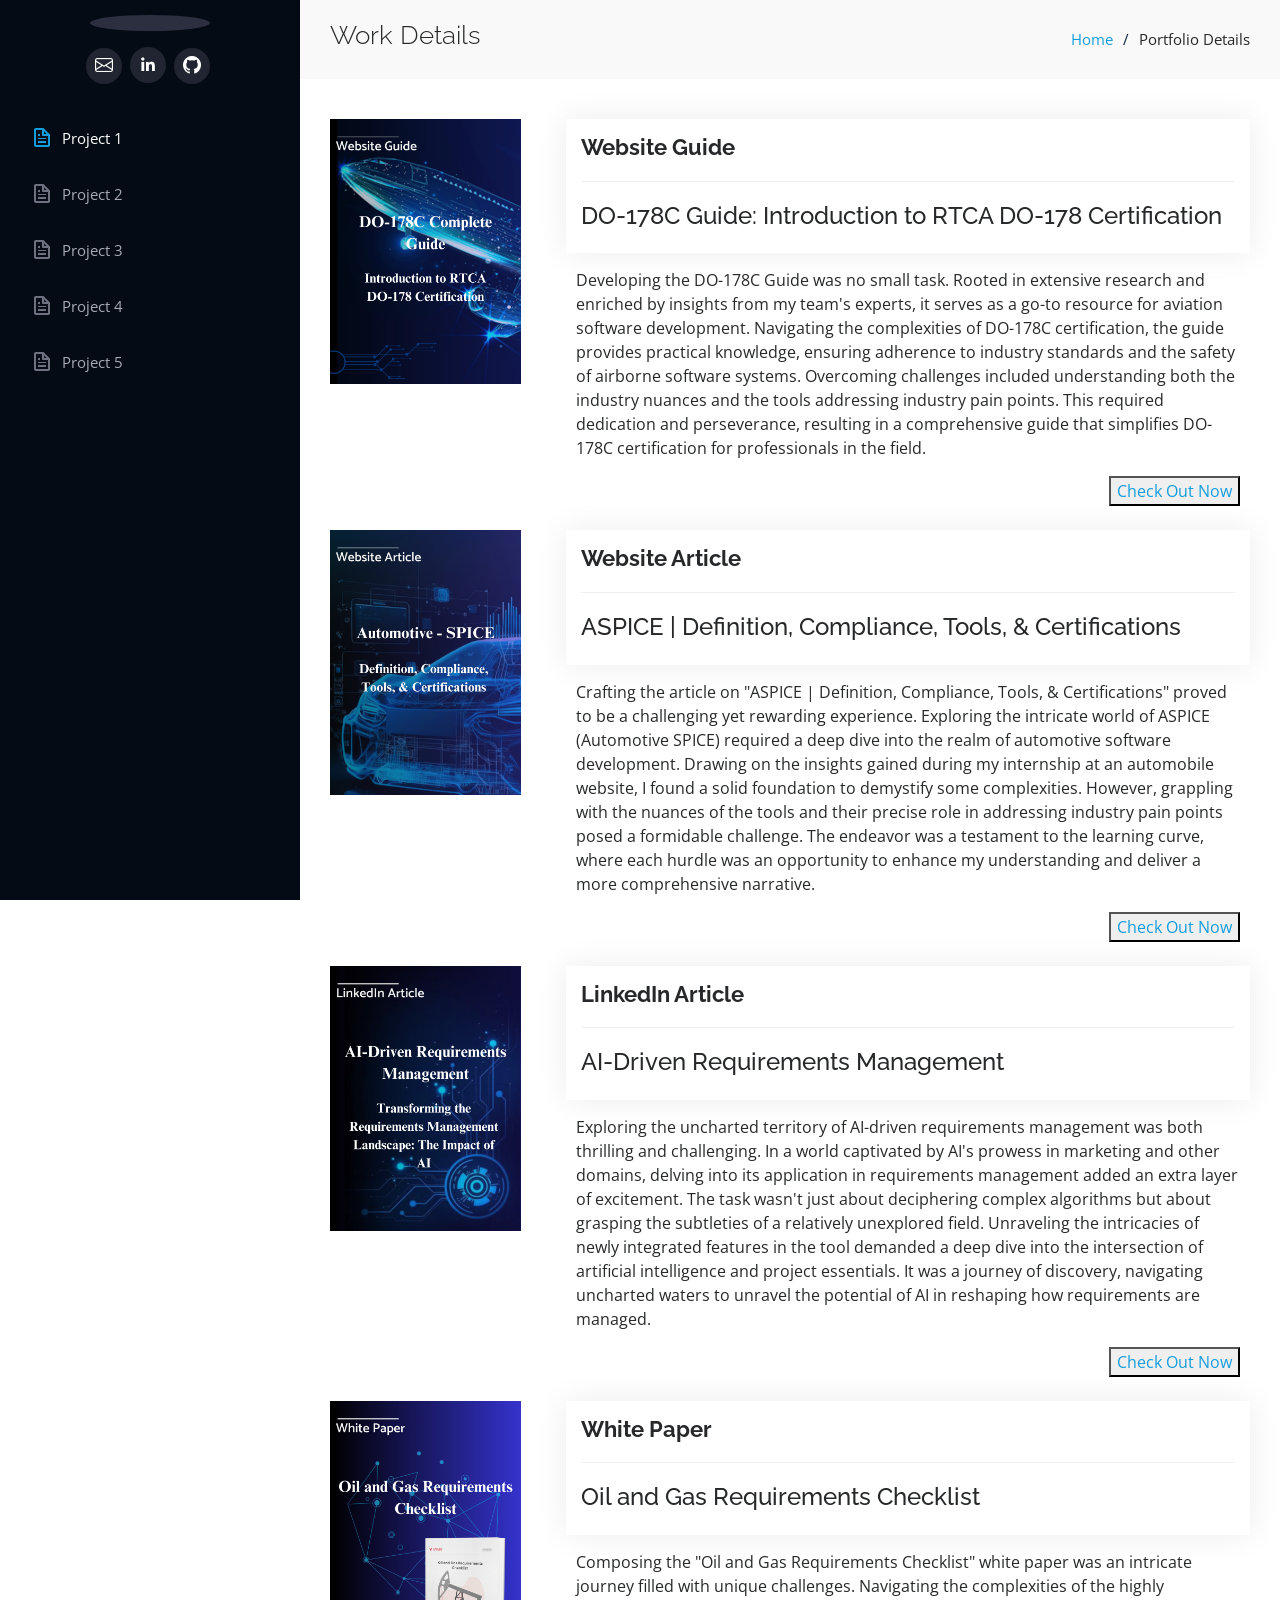
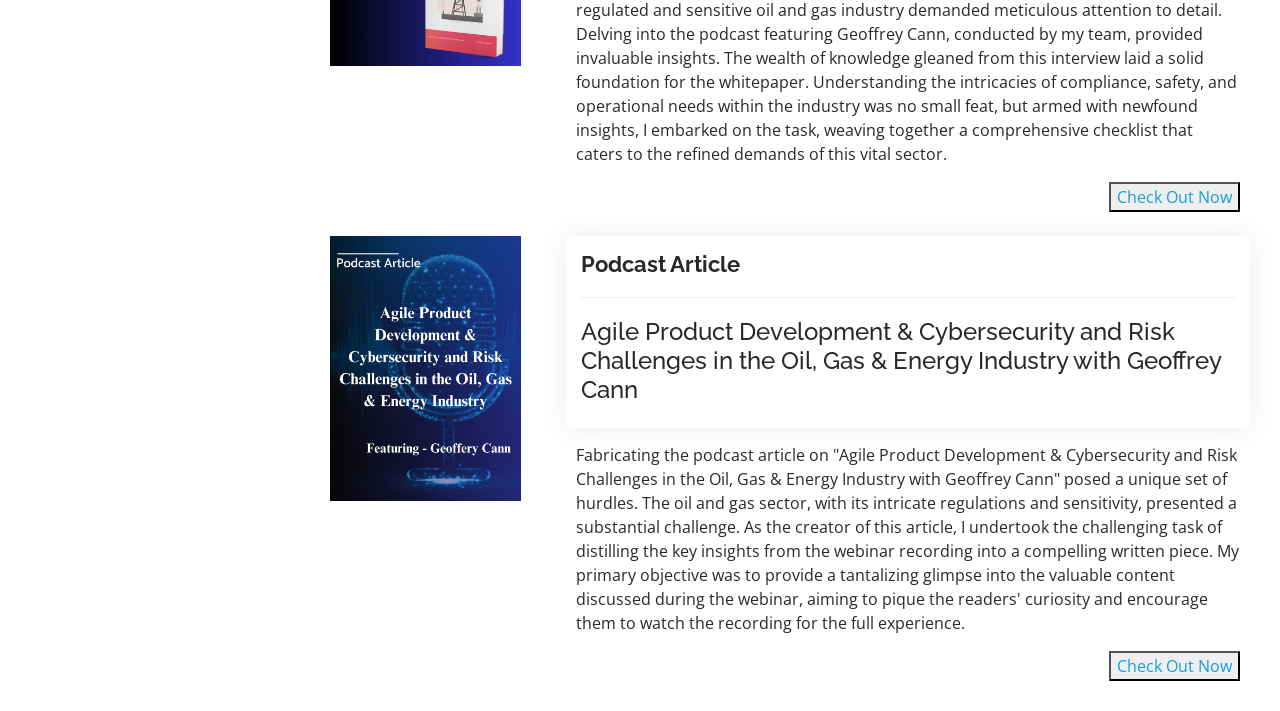
==== portfolio-details.html @ 534de915 "Update portfolio-details.html" ====
<!DOCTYPE html>
<html lang="en">

<head>
  <meta charset="utf-8">
  <meta content="width=device-width, initial-scale=1.0" name="viewport">

  <title>Portfolio</title>
  <meta content="" name="description">
  <meta content="" name="keywords">

  <!-- Favicons -->
  <link href="assets/img/favicon.png" rel="icon">
  <link href="assets/img/apple-touch-icon.png" rel="apple-touch-icon">

  <!-- Google Fonts -->
  <link href="https://fonts.googleapis.com/css?family=Open+Sans:300,300i,400,400i,600,600i,700,700i|Raleway:300,300i,400,400i,500,500i,600,600i,700,700i|Poppins:300,300i,400,400i,500,500i,600,600i,700,700i" rel="stylesheet">

  <!-- Vendor CSS Files -->
  <link href="assets/vendor/aos/aos.css" rel="stylesheet">
  <link href="assets/vendor/bootstrap/css/bootstrap.min.css" rel="stylesheet">
  <link href="assets/vendor/bootstrap-icons/bootstrap-icons.css" rel="stylesheet">
  <link href="assets/vendor/boxicons/css/boxicons.min.css" rel="stylesheet">
  <link href="assets/vendor/glightbox/css/glightbox.min.css" rel="stylesheet">
  <link href="assets/vendor/swiper/swiper-bundle.min.css" rel="stylesheet">

  <!-- Template Main CSS File -->
  <link href="assets/css/style.css" rel="stylesheet">

  <!-- =======================================================
  * Template Name: iPortfolio
  * Updated: Jan 29 2024 with Bootstrap v5.3.2
  * Template URL: https://bootstrapmade.com/iportfolio-bootstrap-portfolio-websites-template/
  * Author: BootstrapMade.com
  * License: https://bootstrapmade.com/license/
  ======================================================== -->
</head>

<body>

  <!-- ======= Mobile nav toggle button ======= -->
  <i class="bi bi-list mobile-nav-toggle d-xl-none"></i>

  <!-- ======= Header ======= -->
  <header id="header">
    <div class="d-flex flex-column">

      <div class="profile">
        <img src="assets-portfolio/My Profile Pic.png" alt="" class="img-fluid rounded-circle">
        <!-- <h1 class="text-light"><a href="index.html">Anushtha Jain</a></h1> -->
        <div class="social-links mt-3 text-center">
          <a href="mailto:anushtha.jain1080@gmail.com" class="email"><i class="bi bi-envelope"></i></a>
          <a href="https://www.linkedin.com/in/anushtha-jain-b7b6b5182/" class="linkedin" target="_blank"><i class="bx bxl-linkedin"></i></a>
          <a href="https://github.com/anushtha-jain" class="linkedin" target="_blank"><i class="bi bi-github"></i></a>
        </div>
      </div>

      <nav id="navbar" class="nav-menu navbar">
        <ul>
          <li><a href="#project1" class="nav-link scrollto active"><i class="bx bx-file"></i> <span>Project 1</span></a></li>
          <li><a href="#project2" class="nav-link scrollto"><i class="bx bx-file"></i> <span>Project 2</span></a></li>
          <li><a href="#project3" class="nav-link scrollto"><i class="bx bx-file"></i> <span>Project 3</span></a></li>
          <li><a href="#project4" class="nav-link scrollto"><i class="bx bx-file"></i> <span>Project 4</span></a></li>
          <li><a href="#project5" class="nav-link scrollto"><i class="bx bx-file"></i> <span>Project 5</span></a></li>
          <!-- <li><a href="#contact" class="nav-link scrollto"><i class="bx bx-envelope"></i> <span>Contact</span></a></li> -->
        </ul>
      </nav><!-- .nav-menu -->
    </div>
  </header><!-- End Header -->

  <main id="main">

    <!-- ======= Breadcrumbs ======= -->
    <section id="breadcrumbs" class="breadcrumbs">
      <div class="container">

        <div class="d-flex justify-content-between align-items-center">
          <h2>Work Details</h2>
          <ol>
            <li><a href="index.html">Home</a></li>
            <li>Portfolio Details</li>
          </ol>
        </div>

      </div>
    </section><!-- End Breadcrumbs -->

    <!-- ======= Portfolio Details Section ======= -->
    <section id="portfolio-details" class="portfolio-details">
      <div class="container" id="project1">

        <div class="row gy-4">

          <div class="col-lg-3">
            <div class="portfolio-details-slider swiper">
              <div class="swiper-wrapper align-items-center">

                <div>
                  <img src="assets-portfolio/Agile Product Development & Cybersecurity and Risk Challenges in the Oil, Gas & Energy Industry with Geoffrey Cann (8).png" alt="Banner1">
                </div>

              </div>
              <div class="swiper-pagination"></div>
            </div>
          </div>

          <div class="col-lg-9">
            <div class="portfolio-info">
              <h3>Website Guide</h3>
              <h4>DO-178C Guide: Introduction to RTCA DO-178 Certification</h4>
            </div>
            <div class="portfolio-description">
              <p>
                Developing the DO-178C Guide was no small task. Rooted in extensive research and enriched by insights from my team's experts, it serves as a go-to resource for aviation software development. Navigating the complexities of DO-178C certification, the guide provides practical knowledge, ensuring adherence to industry standards and the safety of airborne software systems. Overcoming challenges included understanding both the industry nuances and the tools addressing industry pain points. This required dedication and perseverance, resulting in a comprehensive guide that simplifies DO-178C certification for professionals in the field.
              </p>
              <button class="check-out"> <a href="https://visuresolutions.com/do-178-guide/" target="_blank">Check Out Now</a></button>
            </div>
          </div>

        </div>

      </div>
      <br>
      <div class="container" id="project2">

        <div class="row gy-4">

          <div class="col-lg-3">
            <div class="portfolio-details-slider swiper">
              <div class="swiper-wrapper align-items-center">

                <div>
                  <img src="assets-portfolio/Agile Product Development & Cybersecurity and Risk Challenges in the Oil, Gas & Energy Industry with Geoffrey Cann (7).png" alt="Banner2">
                </div>

              </div>
              <div class="swiper-pagination"></div>
            </div>
          </div>

          <div class="col-lg-9">
            <div class="portfolio-info">
              <h3>Website Article</h3>
              <h4>ASPICE | Definition, Compliance, Tools, & Certifications</h4>
            </div>
            <div class="portfolio-description">
              <p>
                Crafting the article on "ASPICE | Definition, Compliance, Tools, & Certifications" proved to be a challenging yet rewarding experience. Exploring the intricate world of ASPICE (Automotive SPICE) required a deep dive into the realm of automotive software development. Drawing on the insights gained during my internship at an automobile website, I found a solid foundation to demystify some complexities. However, grappling with the nuances of the tools and their precise role in addressing industry pain points posed a formidable challenge. The endeavor was a testament to the learning curve, where each hurdle was an opportunity to enhance my understanding and deliver a more comprehensive narrative.
              </p>
              <button class="check-out"> <a href="assets-portfolio/https://visuresolutions.com/blog/automotive/aspice/" target="_blank">Check Out Now</a></button>
            </div>
          </div>
        </div>
      </div>
      <br>
      <div class="container" id="project3">

        <div class="row gy-4">

          <div class="col-lg-3">
            <div class="portfolio-details-slider swiper">
              <div class="swiper-wrapper align-items-center">

                <div>
                  <img src="assets-portfolio/Agile Product Development & Cybersecurity and Risk Challenges in the Oil, Gas & Energy Industry with Geoffrey Cann (5).png" alt="Banner3">
                </div>

              </div>
              <div class="swiper-pagination"></div>
            </div>
          </div>

          <div class="col-lg-9">
            <div class="portfolio-info">
              <h3>LinkedIn Article</h3>
              <h4>AI-Driven Requirements Management</h4>
            </div>
            <div class="portfolio-description">
              <p>
                Exploring the uncharted territory of AI-driven requirements management was both thrilling and challenging. In a world captivated by AI's prowess in marketing and other domains, delving into its application in requirements management added an extra layer of excitement. The task wasn't just about deciphering complex algorithms but about grasping the subtleties of a relatively unexplored field. Unraveling the intricacies of newly integrated features in the tool demanded a deep dive into the intersection of artificial intelligence and project essentials. It was a journey of discovery, navigating uncharted waters to unravel the potential of AI in reshaping how requirements are managed.
              </p>
              <button class="check-out"> <a href="https://www.linkedin.com/feed/update/urn:li:activity:7077927798157320192/?utm_source=share&utm_medium=member_desktop" target="_blank">Check Out Now</a></button>
            </div>
          </div>
      </div>
    </div>
    <br>
    <div class="container" id="project4">

      <div class="row gy-4">

        <div class="col-lg-3">
          <div class="portfolio-details-slider swiper">
            <div class="swiper-wrapper align-items-center">

              <div>
                <img src="assets-portfolio/Agile Product Development & Cybersecurity and Risk Challenges in the Oil, Gas & Energy Industry with Geoffrey Cann (3).png" alt="Banner4">
              </div>

            </div>
            <div class="swiper-pagination"></div>
          </div>
        </div>

        <div class="col-lg-9">
          <div class="portfolio-info">
            <h3>White Paper</h3>
            <h4>Oil and Gas Requirements Checklist</h4>
          </div>
          <div class="portfolio-description">
            <p>
              Composing the "Oil and Gas Requirements Checklist" white paper was an intricate journey filled with unique challenges. Navigating the complexities of the highly regulated and sensitive oil and gas industry demanded meticulous attention to detail. Delving into the podcast featuring Geoffrey Cann, conducted by my team, provided invaluable insights. The wealth of knowledge gleaned from this interview laid a solid foundation for the whitepaper. Understanding the intricacies of compliance, safety, and operational needs within the industry was no small feat, but armed with newfound insights, I embarked on the task, weaving together a comprehensive checklist that caters to the refined demands of this vital sector.
            </p>
            <button class="check-out"> <a href="https://visuresolutions.com/blog/whitepaper/oil-and-gas-requirements-checklist/" target="_blank">Check Out Now</a></button>
          </div>
        </div>
      </div>
    </div>
    <br>
    <div class="container" id="project5">

      <div class="row gy-4">

        <div class="col-lg-3">
          <div class="portfolio-details-slider swiper">
            <div class="swiper-wrapper align-items-center">

              <div>
                <img src="assets-portfolio/Agile Product Development & Cybersecurity and Risk Challenges in the Oil, Gas & Energy Industry with Geoffrey Cann (6).png" alt="Banner5">
              </div>

            </div>
            <div class="swiper-pagination"></div>
          </div>
        </div>

        <div class="col-lg-9">
          <div class="portfolio-info">
            <h3>Podcast Article</h3>
            <h4>Agile Product Development & Cybersecurity and Risk Challenges in the Oil, Gas & Energy Industry with Geoffrey Cann</h4>
          </div>
          <div class="portfolio-description">
            <p>
              Fabricating the podcast article on "Agile Product Development & Cybersecurity and Risk Challenges in the Oil, Gas & Energy Industry with Geoffrey Cann" posed a unique set of hurdles. The oil and gas sector, with its intricate regulations and sensitivity, presented a substantial challenge. As the creator of this article, I undertook the challenging task of distilling the key insights from the webinar recording into a compelling written piece. My primary objective was to provide a tantalizing glimpse into the valuable content discussed during the webinar, aiming to pique the readers' curiosity and encourage them to watch the recording for the full experience.
            </p>
            <button class="check-out"> <a href="https://visuresolutions.com/podcast/agile-product-development-and-cyberecurity-in-oil-and-gas/" target="_blank">Check Out Now</a></button>
          </div>
        </div>
      </div>
    </div>
    </section><!-- End Portfolio Details Section -->

    <!-- ======= Contact Section ======= -->
    <!-- section id="contact" class="contact section-bg">
      <div class="container">

        <div class="section-title">
          <h2>Contact</h2>
        </div>

        <div class="row" data-aos="fade-in">

          <div class="col-lg-5 d-flex align-items-stretch">
            <div class="info">

              <div class="email">
                <a href = "mailto:anushtha.jain1080@gmail.com"><i class="bi bi-envelope"></i></a>
                <a href = "mailto:anushtha.jain1080@gmail.com"><h4>Email</h4></a>
              </div>

              <br>

              <div class="email">
                <a href = "https://www.linkedin.com/in/anushtha-jain-b7b6b5182/" target="_blank"><i class="bi bi-phone"></i></a>
                <a href = "https://www.linkedin.com/in/anushtha-jain-b7b6b5182/" target="_blank"><h4>LinkedIn</h4></a>
              </div>
            </div>

          </div>

        </div>

      </div>
    </section --><!-- End Contact Section -->

  </main><!-- End #main -->

  <a href="#" class="back-to-top d-flex align-items-center justify-content-center"><i class="bi bi-arrow-up-short"></i></a>

  <!-- Vendor JS Files -->
  <script src="assets/vendor/purecounter/purecounter_vanilla.js"></script>
  <script src="assets/vendor/aos/aos.js"></script>
  <script src="assets/vendor/bootstrap/js/bootstrap.bundle.min.js"></script>
  <script src="assets/vendor/glightbox/js/glightbox.min.js"></script>
  <script src="assets/vendor/isotope-layout/isotope.pkgd.min.js"></script>
  <script src="assets/vendor/swiper/swiper-bundle.min.js"></script>
  <script src="assets/vendor/typed.js/typed.umd.js"></script>
  <script src="assets/vendor/waypoints/noframework.waypoints.js"></script>
  <script src="assets/vendor/php-email-form/validate.js"></script>

  <!-- Template Main JS File -->
  <script src="assets/js/main.js"></script>

</body>

</html>
---- assets/css/style.css ----
/**
* Template Name: iPortfolio
* Updated: Jan 29 2024 with Bootstrap v5.3.2
* Template URL: https://bootstrapmade.com/iportfolio-bootstrap-portfolio-websites-template/
* Author: BootstrapMade.com
* License: https://bootstrapmade.com/license/
*/

/*--------------------------------------------------------------
# General
--------------------------------------------------------------*/
body {
  font-family: "Open Sans", sans-serif;
  color: #272829;
}

a {
  color: #149ddd;
  text-decoration: none;
}

a:hover {
  color: #37b3ed;
  text-decoration: none;
}

h1,
h2,
h3,
h4,
h5,
h6 {
  font-family: "Raleway", sans-serif;
}

/*--------------------------------------------------------------
# Back to top button
--------------------------------------------------------------*/
.back-to-top {
  position: fixed;
  visibility: hidden;
  opacity: 0;
  right: 15px;
  bottom: 15px;
  z-index: 996;
  background: #149ddd;
  width: 40px;
  height: 40px;
  border-radius: 50px;
  transition: all 0.4s;
}

.back-to-top i {
  font-size: 28px;
  color: #fff;
  line-height: 0;
}

.back-to-top:hover {
  background: #2eafec;
  color: #fff;
}

.back-to-top.active {
  visibility: visible;
  opacity: 1;
}

/*--------------------------------------------------------------
# Header
--------------------------------------------------------------*/
#header {
  position: fixed;
  top: 0;
  left: 0;
  bottom: 0;
  width: 300px;
  transition: all ease-in-out 0.5s;
  z-index: 9997;
  transition: all 0.5s;
  padding: 0 15px;
  background: #040b14;
  overflow-y: auto;
}

#header .profile img {
  margin: 15px auto;
  display: block;
  width: 120px;
  border: 8px solid #2c2f3f;
}

#header .profile h1 {
  font-size: 24px;
  margin: 0;
  padding: 0;
  font-weight: 600;
  -moz-text-align-last: center;
  text-align-last: center;
  font-family: "Poppins", sans-serif;
}

#header .profile h1 a,
#header .profile h1 a:hover {
  color: #fff;
  text-decoration: none;
}

#header .profile .social-links a {
  font-size: 18px;
  display: inline-block;
  background: #212431;
  color: #fff;
  line-height: 1;
  padding: 8px 0;
  margin-right: 4px;
  border-radius: 50%;
  text-align: center;
  width: 36px;
  height: 36px;
  transition: 0.3s;
}

#header .profile .social-links a:hover {
  background: #149ddd;
  color: #fff;
  text-decoration: none;
}

#main {
  margin-left: 300px;
}

.container,
.container-fluid {
  padding-left: 30px;
  padding-right: 30px;
}

@media (max-width: 1199px) {
  #header {
    left: -300px;
  }

  #main {
    margin-left: 0;
  }

  .container,
  .container-fluid {
    padding-left: 12px;
    padding-right: 12px;
  }
}

/*--------------------------------------------------------------
# Navigation Menu
--------------------------------------------------------------*/
/* Desktop Navigation */
.nav-menu {
  padding: 30px 0 0 0;
}

.nav-menu * {
  margin: 0;
  padding: 0;
  list-style: none;
}

.nav-menu>ul>li {
  position: relative;
  white-space: nowrap;
}

.nav-menu a,
.nav-menu a:focus {
  display: flex;
  align-items: center;
  color: #a8a9b4;
  padding: 12px 15px;
  margin-bottom: 8px;
  transition: 0.3s;
  font-size: 15px;
}

.nav-menu a i,
.nav-menu a:focus i {
  font-size: 24px;
  padding-right: 8px;
  color: #6f7180;
}

.nav-menu a:hover,
.nav-menu .active,
.nav-menu .active:focus,
.nav-menu li:hover>a {
  text-decoration: none;
  color: #fff;
}

.nav-menu a:hover i,
.nav-menu .active i,
.nav-menu .active:focus i,
.nav-menu li:hover>a i {
  color: #149ddd;
}

/* Mobile Navigation */
.mobile-nav-toggle {
  position: fixed;
  right: 15px;
  top: 15px;
  z-index: 9998;
  border: 0;
  font-size: 24px;
  transition: all 0.4s;
  outline: none !important;
  background-color: #149ddd;
  color: #fff;
  width: 40px;
  height: 40px;
  display: inline-flex;
  align-items: center;
  justify-content: center;
  line-height: 0;
  border-radius: 50px;
  cursor: pointer;
}

.mobile-nav-active {
  overflow: hidden;
}

.mobile-nav-active #header {
  left: 0;
}

/*--------------------------------------------------------------
# Hero Section
--------------------------------------------------------------*/
#hero {
  width: 100%;
  height: 100vh;
  background: url("../../assets-portfolio/cHJpdmF0ZS9sci9pbWFnZXMvd2Vic2l0ZS8yMDIyLTA1LzQwMy1tY2tpbnNleS0yMWEwODkzLWNhcmQuanBn.webp") top center;
  background-size: cover;
}

#hero:before {
  content: "";
  background: rgba(5, 13, 24, 0.3);
  position: absolute;
  bottom: 0;
  top: 0;
  left: 0;
  right: 0;
  z-index: 1;
}

#hero .hero-container {
  position: relative;
  z-index: 2;
  min-width: 300px;
}

#hero h1 {
  margin: 0 0 10px 0;
  font-size: 64px;
  font-weight: 700;
  line-height: 56px;
  color: #fff;
}

#hero p {
  color: #fff;
  margin-bottom: 50px;
  font-size: 26px;
  font-family: "Poppins", sans-serif;
}

#hero p span {
  color: #fff;
  padding-bottom: 4px;
  letter-spacing: 1px;
  border-bottom: 3px solid #149ddd;
}

@media (min-width: 1024px) {
  #hero {
    background-attachment: fixed;
  }
}

@media (max-width: 768px) {
  #hero h1 {
    font-size: 28px;
    line-height: 36px;
  }

  #hero h2 {
    font-size: 18px;
    line-height: 24px;
    margin-bottom: 30px;
  }
}

/*--------------------------------------------------------------
# Sections General
--------------------------------------------------------------*/
section {
  padding: 30px 0;
  overflow: hidden;
}

.section-bg {
  background: #f5f8fd;
}

.section-title {
  padding-bottom: 30px;
}

.section-title h2 {
  font-size: 32px;
  font-weight: bold;
  margin-bottom: 20px;
  padding-bottom: 20px;
  position: relative;
  color: #173b6c;
}

.section-title h2::after {
  content: "";
  position: absolute;
  display: block;
  width: 50px;
  height: 3px;
  background: #149ddd;
  bottom: 0;
  left: 0;
}

.section-title p {
  margin-bottom: 0;
}

/*--------------------------------------------------------------
# About
--------------------------------------------------------------*/
.about .content h3 {
  font-weight: 700;
  font-size: 26px;
  color: #173b6c;
}

.about .content ul {
  list-style: none;
  padding: 0;
}

.about .content ul li {
  margin-bottom: 20px;
  display: flex;
  align-items: center;
}

.about .content ul strong {
  margin-right: 10px;
}

.about .content ul i {
  font-size: 16px;
  margin-right: 5px;
  color: #149ddd;
  line-height: 0;
}

.about .content p:last-child {
  margin-bottom: 0;
}

/*--------------------------------------------------------------
# Facts
--------------------------------------------------------------*/
.facts {
  padding-bottom: 30px;
}

.facts .count-box {
  padding: 30px;
  width: 100%;
}

.facts .count-box i {
  display: block;
  font-size: 44px;
  color: #149ddd;
  float: left;
  line-height: 0;
}

.facts .count-box span {
  font-size: 48px;
  line-height: 40px;
  display: block;
  font-weight: 700;
  color: #050d18;
  margin-left: 60px;
}

.facts .count-box p {
  padding: 15px 0 0 0;
  margin: 0 0 0 60px;
  font-family: "Raleway", sans-serif;
  font-size: 14px;
  color: #122f57;
}

.facts .count-box a {
  font-weight: 600;
  display: block;
  margin-top: 20px;
  color: #122f57;
  font-size: 15px;
  font-family: "Poppins", sans-serif;
  transition: ease-in-out 0.3s;
}

.facts .count-box a:hover {
  color: #1f5297;
}

/*--------------------------------------------------------------
# Skills
--------------------------------------------------------------*/
.skills .progress {
  height: 60px;
  display: block;
  background: none;
  border-radius: 0;
}

.skills .progress .skill {
  padding: 0;
  margin: 0 0 6px 0;
  text-transform: uppercase;
  display: block;
  font-weight: 600;
  font-family: "Poppins", sans-serif;
  color: #050d18;
}

.skills .progress .skill .val {
  float: right;
  font-style: normal;
}

.skills .progress-bar-wrap {
  background: #dce8f8;
  height: 10px;
}

.skills .progress-bar {
  width: 1px;
  height: 10px;
  transition: 0.9s;
  background-color: #149ddd;
}

/*--------------------------------------------------------------
# Tool Suite
--------------------------------------------------------------*/
.skills .progress {
  height: 60px;
  display: block;
  background: none;
  border-radius: 0;
}

.skills .progress .skill {
  padding: 0;
  margin: 0 0 6px 0;
  text-transform: uppercase;
  display: block;
  font-weight: 600;
  font-family: "Poppins", sans-serif;
  color: #050d18;
}

.skills .progress .skill .val {
  float: right;
  font-style: normal;
}

.skills .progress-bar-wrap {
  background: #dce8f8;
  height: 10px;
}

.skills .progress-bar {
  width: 1px;
  height: 10px;
  transition: 0.9s;
  background-color: #149ddd;
}

/*--------------------------------------------------------------
# Resume
--------------------------------------------------------------*/
.resume .resume-title {
  font-size: 26px;
  font-weight: 700;
  margin-top: 20px;
  margin-bottom: 20px;
  color: #050d18;
}

.resume .resume-item {
  padding: 0 0 20px 20px;
  margin-top: -2px;
  border-left: 2px solid #1f5297;
  position: relative;
}

.resume .resume-item h4 {
  line-height: 18px;
  font-size: 18px;
  font-weight: 600;
  text-transform: uppercase;
  font-family: "Poppins", sans-serif;
  color: #050d18;
  margin-bottom: 10px;
}

.resume .resume-item h5 {
  font-size: 16px;
  background: #e4edf9;
  padding: 5px 15px;
  display: inline-block;
  font-weight: 600;
  margin-bottom: 10px;
}

.resume .resume-item ul {
  padding-left: 20px;
}

.resume .resume-item ul li {
  padding-bottom: 10px;
}

.resume .resume-item:last-child {
  padding-bottom: 0;
}

.resume .resume-item::before {
  content: "";
  position: absolute;
  width: 16px;
  height: 16px;
  border-radius: 50px;
  left: -9px;
  top: 0;
  background: #fff;
  border: 2px solid #1f5297;
}

/*--------------------------------------------------------------
# Portfolio
--------------------------------------------------------------*/
.portfolio .portfolio-item {
  margin-bottom: 30px;
}

.portfolio #portfolio-flters {
  padding: 0;
  margin: 0 auto 35px auto;
  list-style: none;
  text-align: center;
  background: #fff;
  border-radius: 50px;
  padding: 2px 15px;
}

.portfolio #portfolio-flters li {
  cursor: pointer;
  display: inline-block;
  padding: 10px 15px 8px 15px;
  font-size: 14px;
  font-weight: 600;
  line-height: 1;
  text-transform: uppercase;
  color: #272829;
  margin-bottom: 5px;
  transition: all 0.3s ease-in-out;
}

.portfolio #portfolio-flters li:hover,
.portfolio #portfolio-flters li.filter-active {
  color: #149ddd;
}

.portfolio #portfolio-flters li:last-child {
  margin-right: 0;
}

.portfolio .portfolio-wrap {
  transition: 0.3s;
  position: relative;
  overflow: hidden;
  z-index: 1;
}

.portfolio .portfolio-wrap::before {
  content: "";
  background: rgba(255, 255, 255, 0.5);
  position: absolute;
  left: 0;
  right: 0;
  top: 0;
  bottom: 0;
  transition: all ease-in-out 0.3s;
  z-index: 2;
  opacity: 0;
}

.portfolio .portfolio-wrap .portfolio-links {
  opacity: 1;
  left: 0;
  right: 0;
  bottom: -60px;
  z-index: 3;
  position: absolute;
  transition: all ease-in-out 0.3s;
  display: flex;
  justify-content: center;
}

.portfolio .portfolio-wrap .portfolio-links a {
  color: #fff;
  font-size: 28px;
  text-align: center;
  background: rgba(20, 157, 221, 0.75);
  transition: 0.3s;
  width: 50%;
}

.portfolio .portfolio-wrap .portfolio-links a:hover {
  background: rgba(20, 157, 221, 0.95);
}

.portfolio .portfolio-wrap .portfolio-links a+a {
  border-left: 1px solid #37b3ed;
}

.portfolio .portfolio-wrap:hover::before {
  top: 0;
  left: 0;
  right: 0;
  bottom: 0;
  opacity: 1;
}

.portfolio .portfolio-wrap:hover .portfolio-links {
  opacity: 1;
  bottom: 0;
}

/*--------------------------------------------------------------
# Portfolio Details
--------------------------------------------------------------*/
.portfolio-details {
  padding-top: 40px;
}

.portfolio-details .portfolio-details-slider img {
  width: 90%;
}

.portfolio-details .portfolio-details-slider .swiper-pagination {
  margin-top: 20px;
  position: relative;
}

.portfolio-details .portfolio-details-slider .swiper-pagination .swiper-pagination-bullet {
  width: 12px;
  height: 12px;
  background-color: #fff;
  opacity: 1;
  border: 1px solid #149ddd;
}

.portfolio-details .portfolio-details-slider .swiper-pagination .swiper-pagination-bullet-active {
  background-color: #149ddd;
}

.portfolio-details .portfolio-info {
  padding: 15px;
  box-shadow: 0px 0 30px rgba(5, 13, 24, 0.08);
}

.portfolio-details .portfolio-info h3 {
  font-size: 22px;
  font-weight: 700;
  margin-bottom: 20px;
  padding-bottom: 20px;
  border-bottom: 1px solid #eee;
}

.portfolio-details .portfolio-info ul {
  list-style: none;
  padding: 0;
  font-size: 15px;
}

.portfolio-details .portfolio-info ul li+li {
  margin-top: 10px;
}

.portfolio-details .portfolio-description {
  /* padding-top: 30px; */
  padding: 15px 10px 0 10px;
}

.portfolio-details .portfolio-description h2 {
  font-size: 26px;
  font-weight: 700;
  margin-bottom: 20px;
}

.portfolio-details .portfolio-description p {
  padding: 0;
}

/*--------------------------------------------------------------
# Services
--------------------------------------------------------------*/
.services .icon-box {
  margin-bottom: 20px;
}

.services .icon {
  float: left;
  display: flex;
  align-items: center;
  justify-content: center;
  width: 54px;
  height: 54px;
  background: #149ddd;
  border-radius: 50%;
  transition: 0.5s;
  border: 1px solid #149ddd;
}

.services .icon i {
  color: #fff;
  font-size: 24px;
  line-height: 0;
}

.services .icon-box:hover .icon {
  background: #fff;
}

.services .icon-box:hover .icon i {
  color: #149ddd;
}

.services .title {
  margin-left: 80px;
  font-weight: 700;
  margin-bottom: 15px;
  font-size: 18px;
}

.services .title a {
  color: #343a40;
}

.services .title a:hover {
  color: #149ddd;
}

.services .description {
  margin-left: 80px;
  line-height: 24px;
  font-size: 14px;
}

/*--------------------------------------------------------------
# Testimonials
--------------------------------------------------------------*/
.testimonials .testimonials-carousel,
.testimonials .testimonials-slider {
  overflow: hidden;
}

.testimonials .testimonial-item {
  box-sizing: content-box;
  text-align: center;
  min-height: 320px;
}

.testimonials .testimonial-item .testimonial-img {
  width: 90px;
  border-radius: 50%;
  margin: 0 auto;
}

.testimonials .testimonial-item h3 {
  font-size: 18px;
  font-weight: bold;
  margin: 10px 0 5px 0;
  color: #111;
}

.testimonials .testimonial-item h4 {
  font-size: 14px;
  color: #999;
  margin: 0;
}

.testimonials .testimonial-item .quote-icon-left,
.testimonials .testimonial-item .quote-icon-right {
  color: #c3e8fa;
  font-size: 26px;
}

.testimonials .testimonial-item .quote-icon-left {
  display: inline-block;
  left: -5px;
  position: relative;
}

.testimonials .testimonial-item .quote-icon-right {
  display: inline-block;
  right: -5px;
  position: relative;
  top: 10px;
}

.testimonials .testimonial-item p {
  font-style: italic;
  margin: 0 15px 15px 15px;
  padding: 20px;
  background: #fff;
  position: relative;
  margin-bottom: 35px;
  border-radius: 6px;
  box-shadow: 0px 2px 15px rgba(0, 0, 0, 0.1);
}

.testimonials .testimonial-item p::after {
  content: "";
  width: 0;
  height: 0;
  border-top: 20px solid #fff;
  border-right: 20px solid transparent;
  border-left: 20px solid transparent;
  position: absolute;
  bottom: -20px;
  left: calc(50% - 20px);
}

.testimonials .swiper-pagination {
  margin-top: 20px;
  position: relative;
}

.testimonials .swiper-pagination .swiper-pagination-bullet {
  width: 12px;
  height: 12px;
  background-color: #fff;
  opacity: 1;
  border: 1px solid #149ddd;
}

.testimonials .swiper-pagination .swiper-pagination-bullet-active {
  background-color: #149ddd;
}

/*--------------------------------------------------------------
# Contact
--------------------------------------------------------------*/
.contact {
  padding-bottom: 130px;
}

.contact .info {
  padding: 30px;
  background: #fff;
  width: 100%;
  box-shadow: 0 0 24px 0 rgba(0, 0, 0, 0.12);
}

.contact .info i {
  font-size: 20px;
  color: #149ddd;
  float: left;
  width: 44px;
  height: 44px;
  background: #dff3fc;
  display: flex;
  justify-content: center;
  align-items: center;
  border-radius: 50px;
  transition: all 0.3s ease-in-out;
}

.contact .info h4 {
  padding: 0 0 0 60px;
  font-size: 22px;
  font-weight: 600;
  margin-bottom: 5px;
  color: #050d18;
}

.contact .info p {
  padding: 0 0 10px 60px;
  margin-bottom: 20px;
  font-size: 14px;
  color: #173b6c;
}

.contact .info .email p {
  padding-top: 5px;
}

.contact .info .social-links {
  padding-left: 60px;
}

.contact .info .social-links a {
  font-size: 18px;
  display: inline-block;
  background: #333;
  color: #fff;
  line-height: 1;
  padding: 8px 0;
  border-radius: 50%;
  text-align: center;
  width: 36px;
  height: 36px;
  transition: 0.3s;
  margin-right: 10px;
}

.contact .info .social-links a:hover {
  background: #149ddd;
  color: #fff;
}

.contact .info .email:hover i,
.contact .info .address:hover i,
.contact .info .phone:hover i {
  background: #149ddd;
  color: #fff;
}

.contact .php-email-form {
  width: 100%;
  padding: 30px;
  background: #fff;
  box-shadow: 0 0 24px 0 rgba(0, 0, 0, 0.12);
}

.contact .php-email-form .form-group {
  padding-bottom: 8px;
}

.contact .php-email-form .validate {
  display: none;
  color: red;
  margin: 0 0 15px 0;
  font-weight: 400;
  font-size: 13px;
}

.contact .php-email-form .error-message {
  display: none;
  color: #fff;
  background: #ed3c0d;
  text-align: left;
  padding: 15px;
  font-weight: 600;
}

.contact .php-email-form .error-message br+br {
  margin-top: 25px;
}

.contact .php-email-form .sent-message {
  display: none;
  color: #fff;
  background: #18d26e;
  text-align: center;
  padding: 15px;
  font-weight: 600;
}

.contact .php-email-form .loading {
  display: none;
  background: #fff;
  text-align: center;
  padding: 15px;
}

.contact .php-email-form .loading:before {
  content: "";
  display: inline-block;
  border-radius: 50%;
  width: 24px;
  height: 24px;
  margin: 0 10px -6px 0;
  border: 3px solid #18d26e;
  border-top-color: #eee;
  animation: animate-loading 1s linear infinite;
}

.contact .php-email-form .form-group {
  margin-bottom: 15px;
}

.contact .php-email-form label {
  padding-bottom: 8px;
}

.contact .php-email-form input,
.contact .php-email-form textarea {
  border-radius: 0;
  box-shadow: none;
  font-size: 14px;
}

.contact .php-email-form input {
  height: 44px;
}

.contact .php-email-form textarea {
  padding: 10px 15px;
}

.contact .php-email-form button[type=submit] {
  background: #149ddd;
  border: 0;
  padding: 10px 24px;
  color: #fff;
  transition: 0.4s;
  border-radius: 4px;
}

.contact .php-email-form button[type=submit]:hover {
  background: #37b3ed;
}

@keyframes animate-loading {
  0% {
    transform: rotate(0deg);
  }

  100% {
    transform: rotate(360deg);
  }
}

/*--------------------------------------------------------------
# Breadcrumbs
--------------------------------------------------------------*/
.breadcrumbs {
  padding: 20px 0;
  background: #f9f9f9;
}

.breadcrumbs h2 {
  font-size: 26px;
  font-weight: 300;
}

.breadcrumbs ol {
  display: flex;
  flex-wrap: wrap;
  list-style: none;
  padding: 0;
  margin: 0;
  font-size: 15px;
}

.breadcrumbs ol li+li {
  padding-left: 10px;
}

.breadcrumbs ol li+li::before {
  display: inline-block;
  padding-right: 10px;
  color: #0e2442;
  content: "/";
}

@media (max-width: 768px) {
  .breadcrumbs .d-flex {
    display: block !important;
  }

  .breadcrumbs ol {
    display: block;
  }

  .breadcrumbs ol li {
    display: inline-block;
  }
}

/*--------------------------------------------------------------
# Footer
--------------------------------------------------------------*/
#footer {
  padding: 15px;
  color: #f4f6fd;
  font-size: 14px;
  position: fixed;
  left: 0;
  bottom: 0;
  width: 300px;
  z-index: 9999;
  background: #040b14;
}

#footer .copyright {
  text-align: center;
}

#footer .credits {
  padding-top: 5px;
  text-align: center;
  font-size: 13px;
  color: #eaebf0;
}

@media (max-width: 1199px) {
  #footer {
    position: static;
    width: auto;
    padding-right: 20px 15px;
  }
}

.custom-list {
  display: inline-block;
  width: 49%;
  vertical-align: top;
}

button.check-out {
  float: right;
}
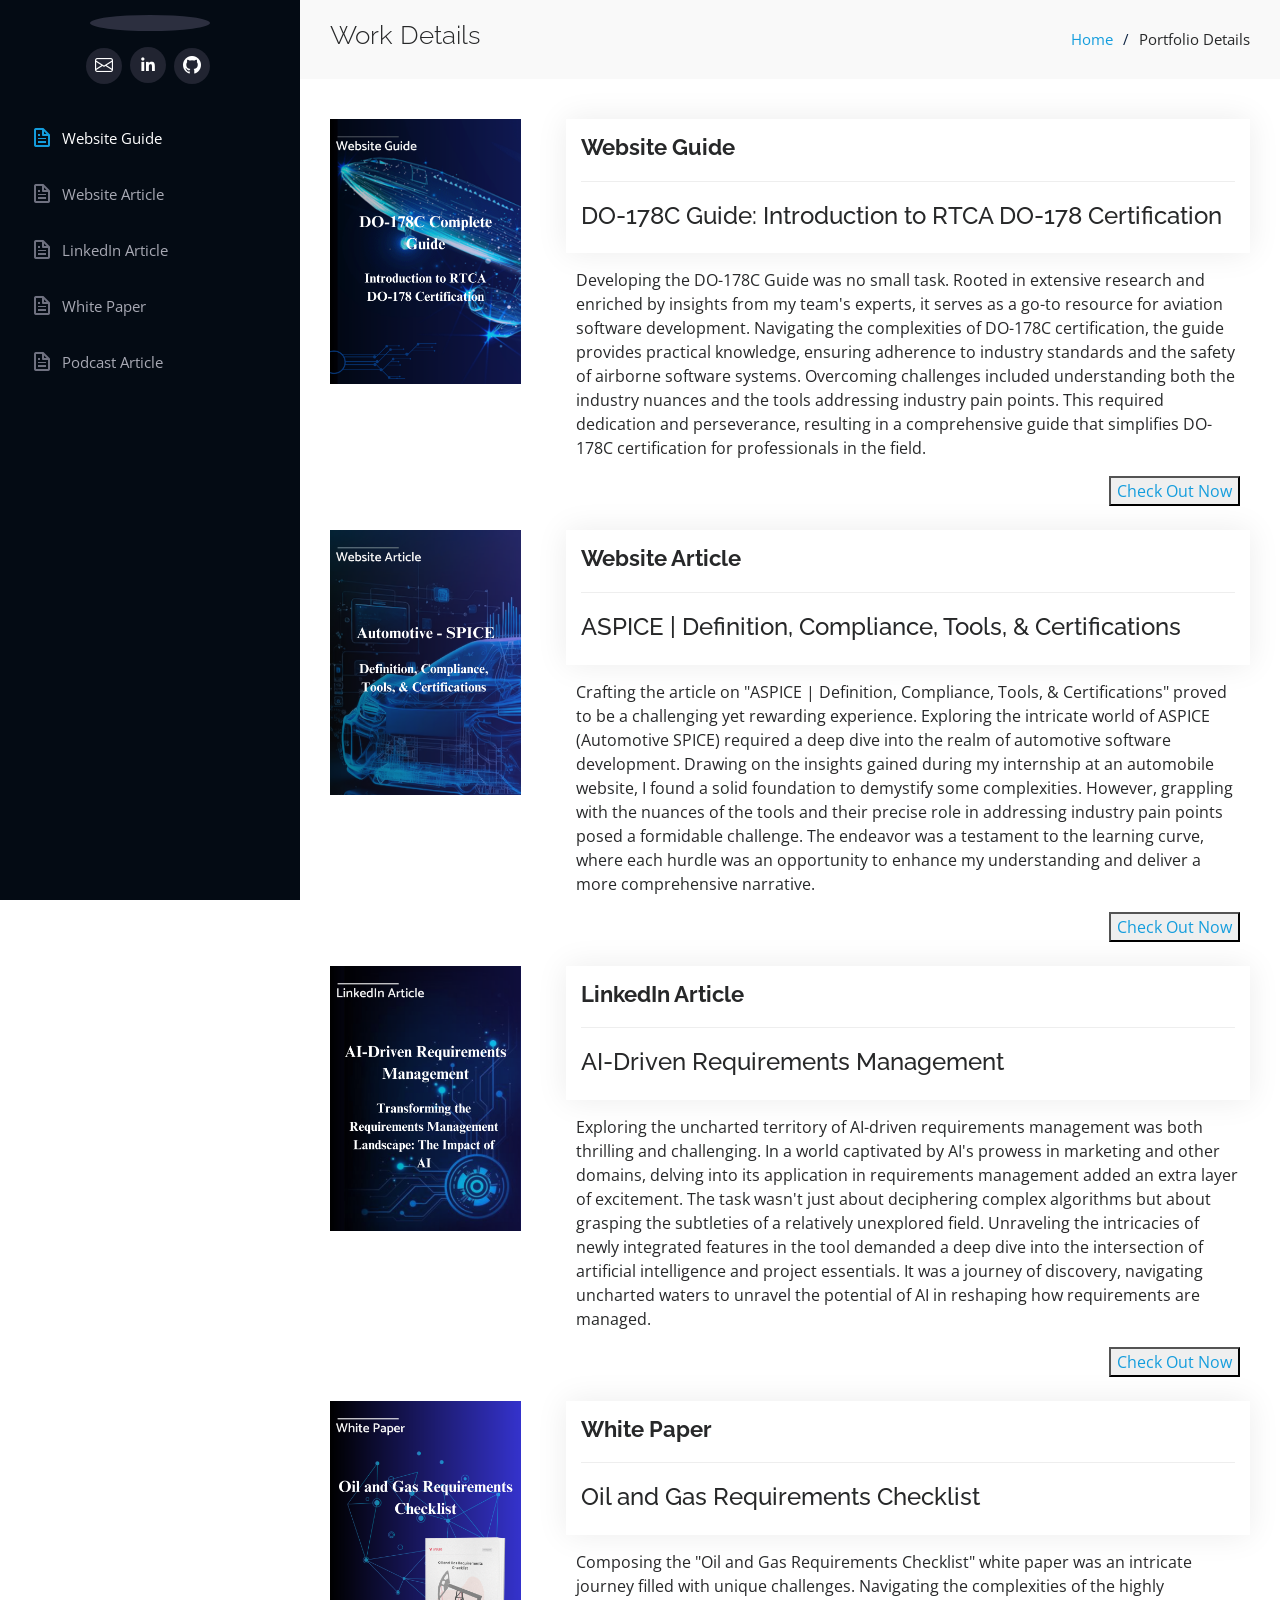
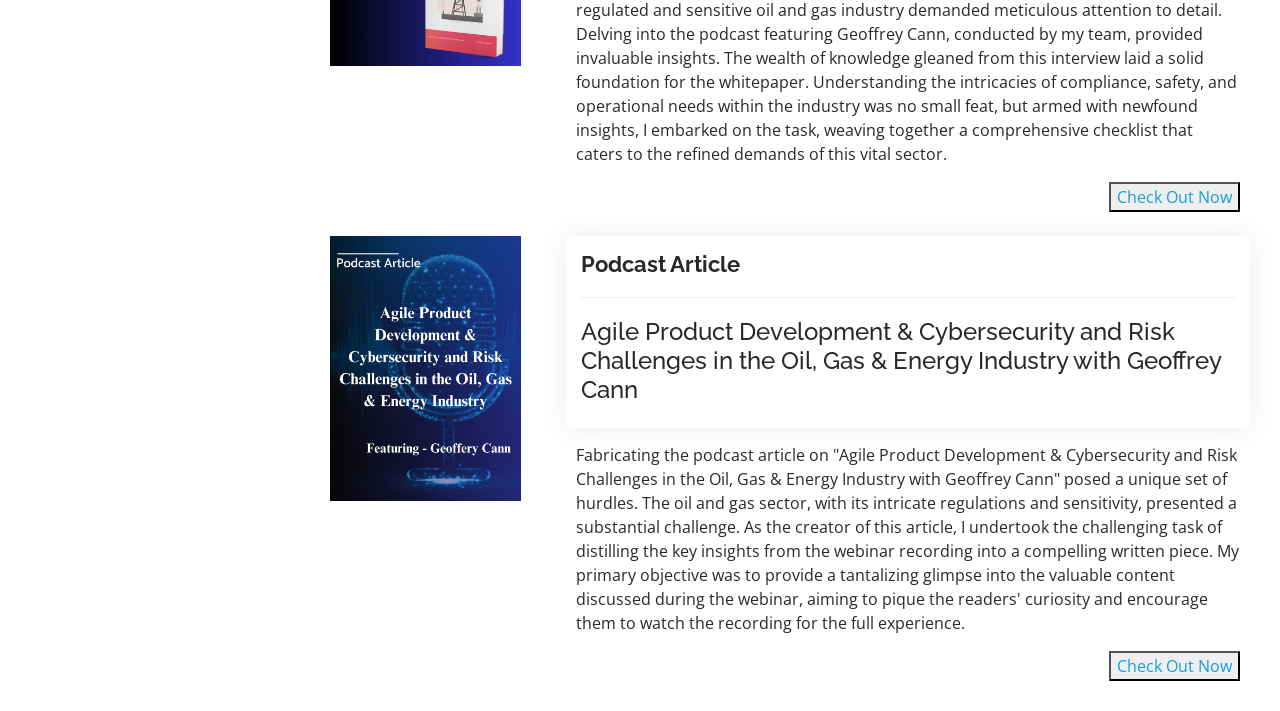
==== commit 2d6ab156: "Project details" ====
--- a/portfolio-details.html
+++ b/portfolio-details.html
@@ -57,11 +57,11 @@
 
       <nav id="navbar" class="nav-menu navbar">
         <ul>
-          <li><a href="#project1" class="nav-link scrollto active"><i class="bx bx-file"></i> <span>Project 1</span></a></li>
-          <li><a href="#project2" class="nav-link scrollto"><i class="bx bx-file"></i> <span>Project 2</span></a></li>
-          <li><a href="#project3" class="nav-link scrollto"><i class="bx bx-file"></i> <span>Project 3</span></a></li>
-          <li><a href="#project4" class="nav-link scrollto"><i class="bx bx-file"></i> <span>Project 4</span></a></li>
-          <li><a href="#project5" class="nav-link scrollto"><i class="bx bx-file"></i> <span>Project 5</span></a></li>
+          <li><a href="#project1" class="nav-link scrollto active"><i class="bx bx-file"></i> <span>Website Guide</span></a></li>
+          <li><a href="#project2" class="nav-link scrollto"><i class="bx bx-file"></i> <span>Website Article</span></a></li>
+          <li><a href="#project3" class="nav-link scrollto"><i class="bx bx-file"></i> <span>LinkedIn Article</span></a></li>
+          <li><a href="#project4" class="nav-link scrollto"><i class="bx bx-file"></i> <span>White Paper</span></a></li>
+          <li><a href="#project5" class="nav-link scrollto"><i class="bx bx-file"></i> <span>Podcast Article</span></a></li>
           <!-- <li><a href="#contact" class="nav-link scrollto"><i class="bx bx-envelope"></i> <span>Contact</span></a></li> -->
         </ul>
       </nav><!-- .nav-menu -->
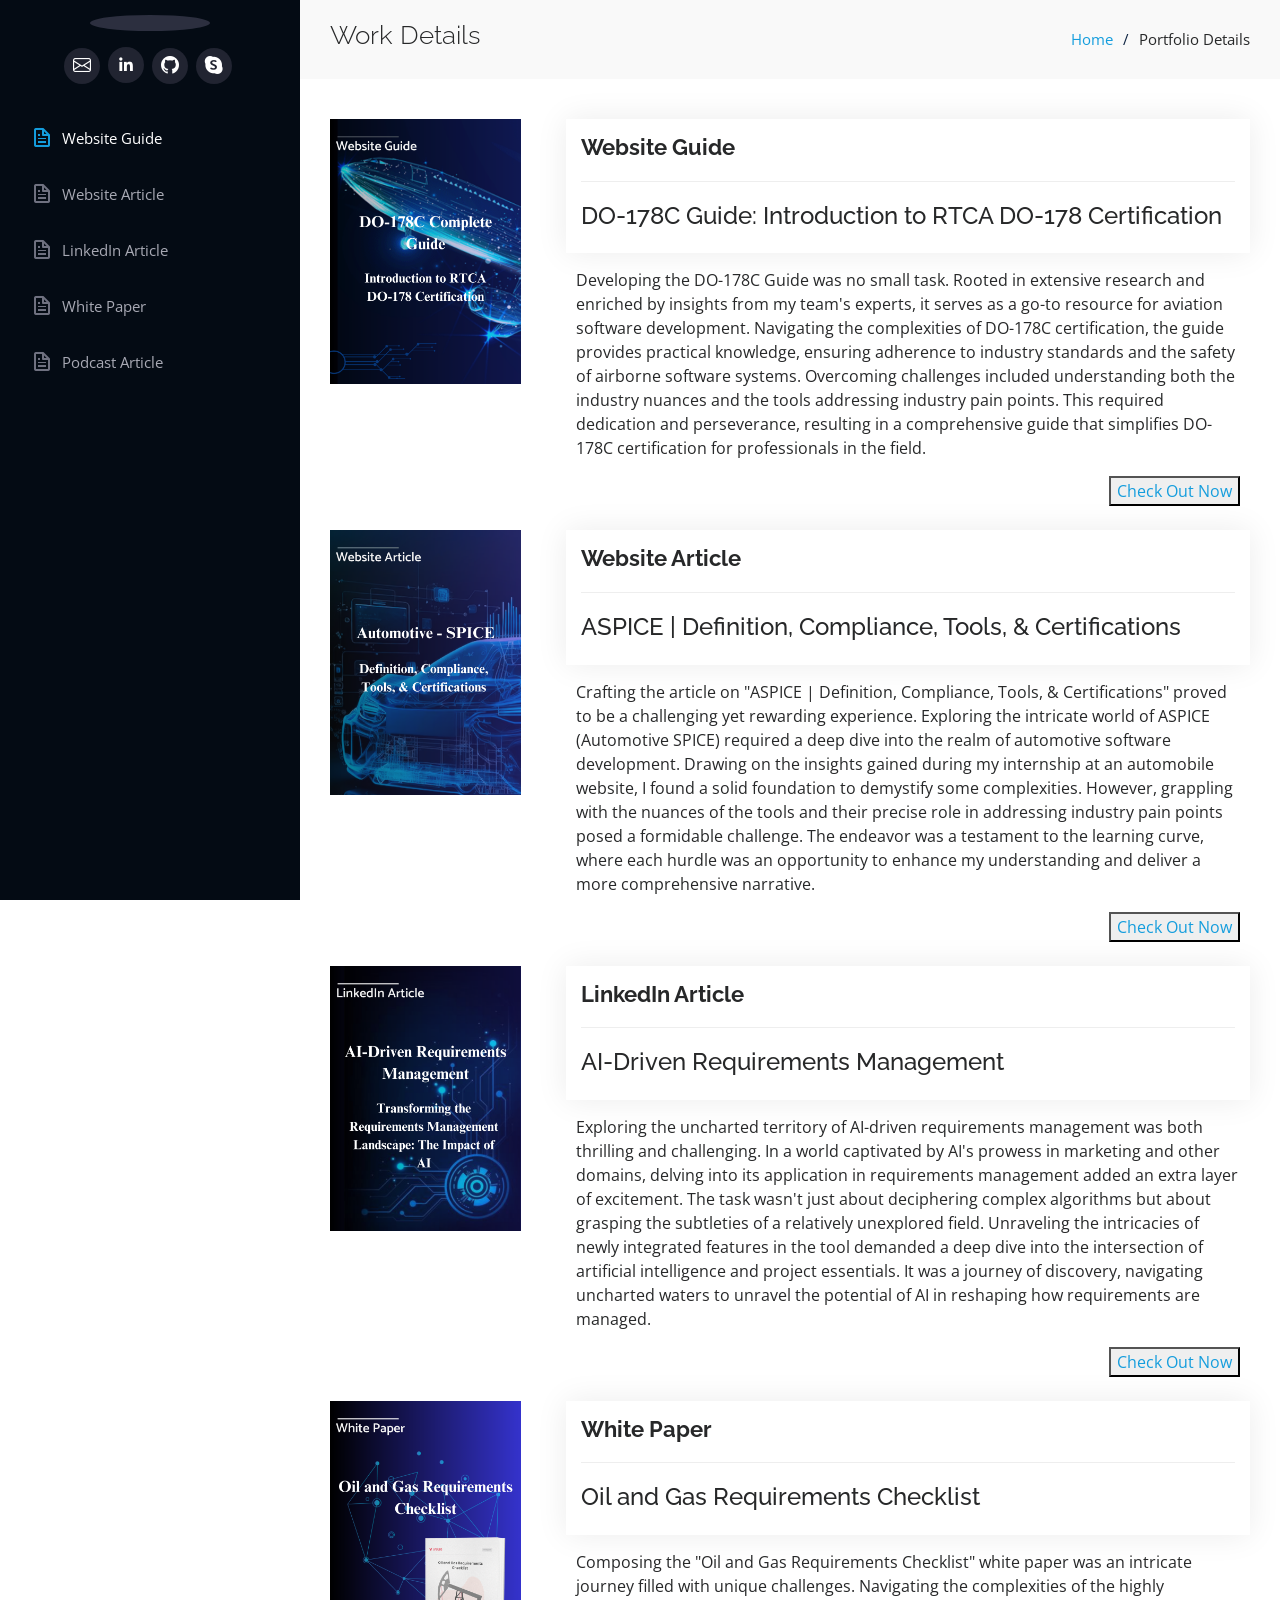
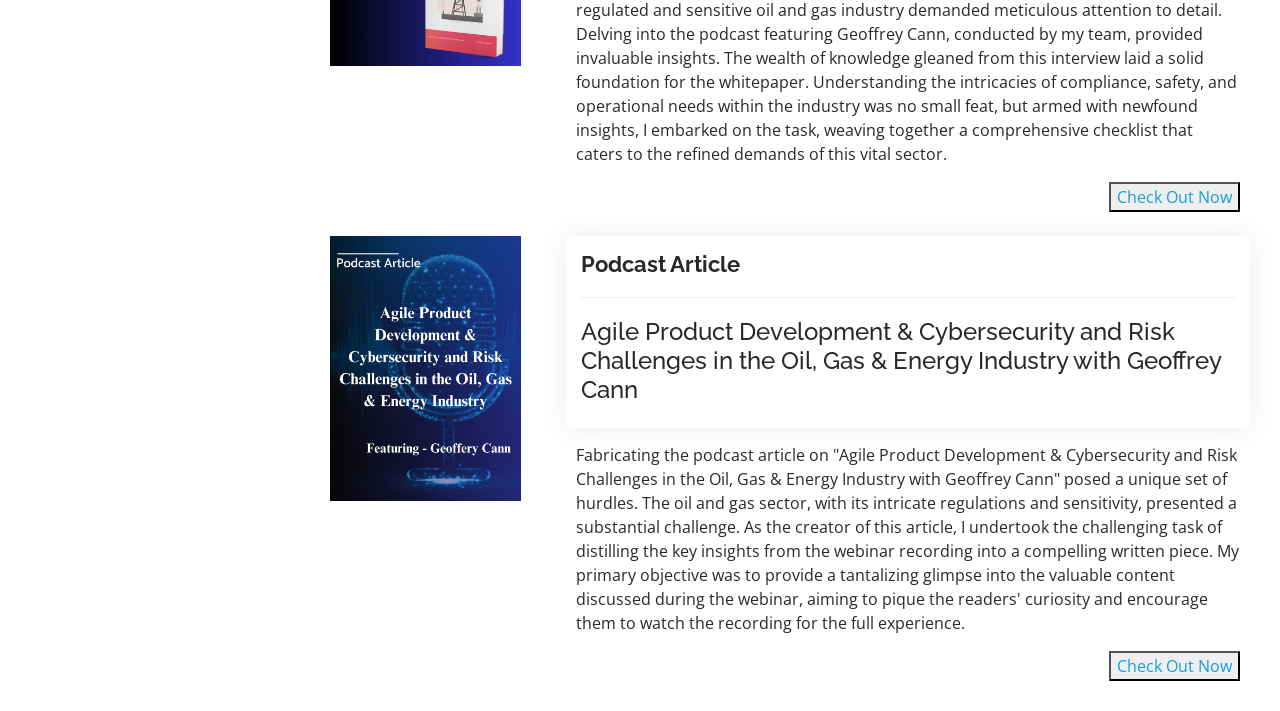
==== commit 725cd8a8: "Added skype" ====
--- a/portfolio-details.html
+++ b/portfolio-details.html
@@ -52,6 +52,7 @@
           <a href="mailto:anushtha.jain1080@gmail.com" class="email"><i class="bi bi-envelope"></i></a>
           <a href="https://www.linkedin.com/in/anushtha-jain-b7b6b5182/" class="linkedin" target="_blank"><i class="bx bxl-linkedin"></i></a>
           <a href="https://github.com/anushtha-jain" class="linkedin" target="_blank"><i class="bi bi-github"></i></a>
+          <a href="#" class="linkedin" target="_blank"><i class="bi bi-skype"></i></a>
         </div>
       </div>
 
--- a/assets/css/style.css
+++ b/assets/css/style.css
@@ -568,7 +568,8 @@
 # Portfolio
 --------------------------------------------------------------*/
 .portfolio .portfolio-item {
-  margin-bottom: 30px;
+  margin: auto;
+  margin-bottom: 20px;
 }
 
 .portfolio #portfolio-flters {
@@ -610,7 +611,7 @@
   z-index: 1;
 }
 
-.portfolio .portfolio-wrap::before {
+/* .portfolio .portfolio-wrap::before {
   content: "";
   background: rgba(255, 255, 255, 0.5);
   position: absolute;
@@ -621,7 +622,7 @@
   transition: all ease-in-out 0.3s;
   z-index: 2;
   opacity: 0;
-}
+} */
 
 .portfolio .portfolio-wrap .portfolio-links {
   opacity: 1;
